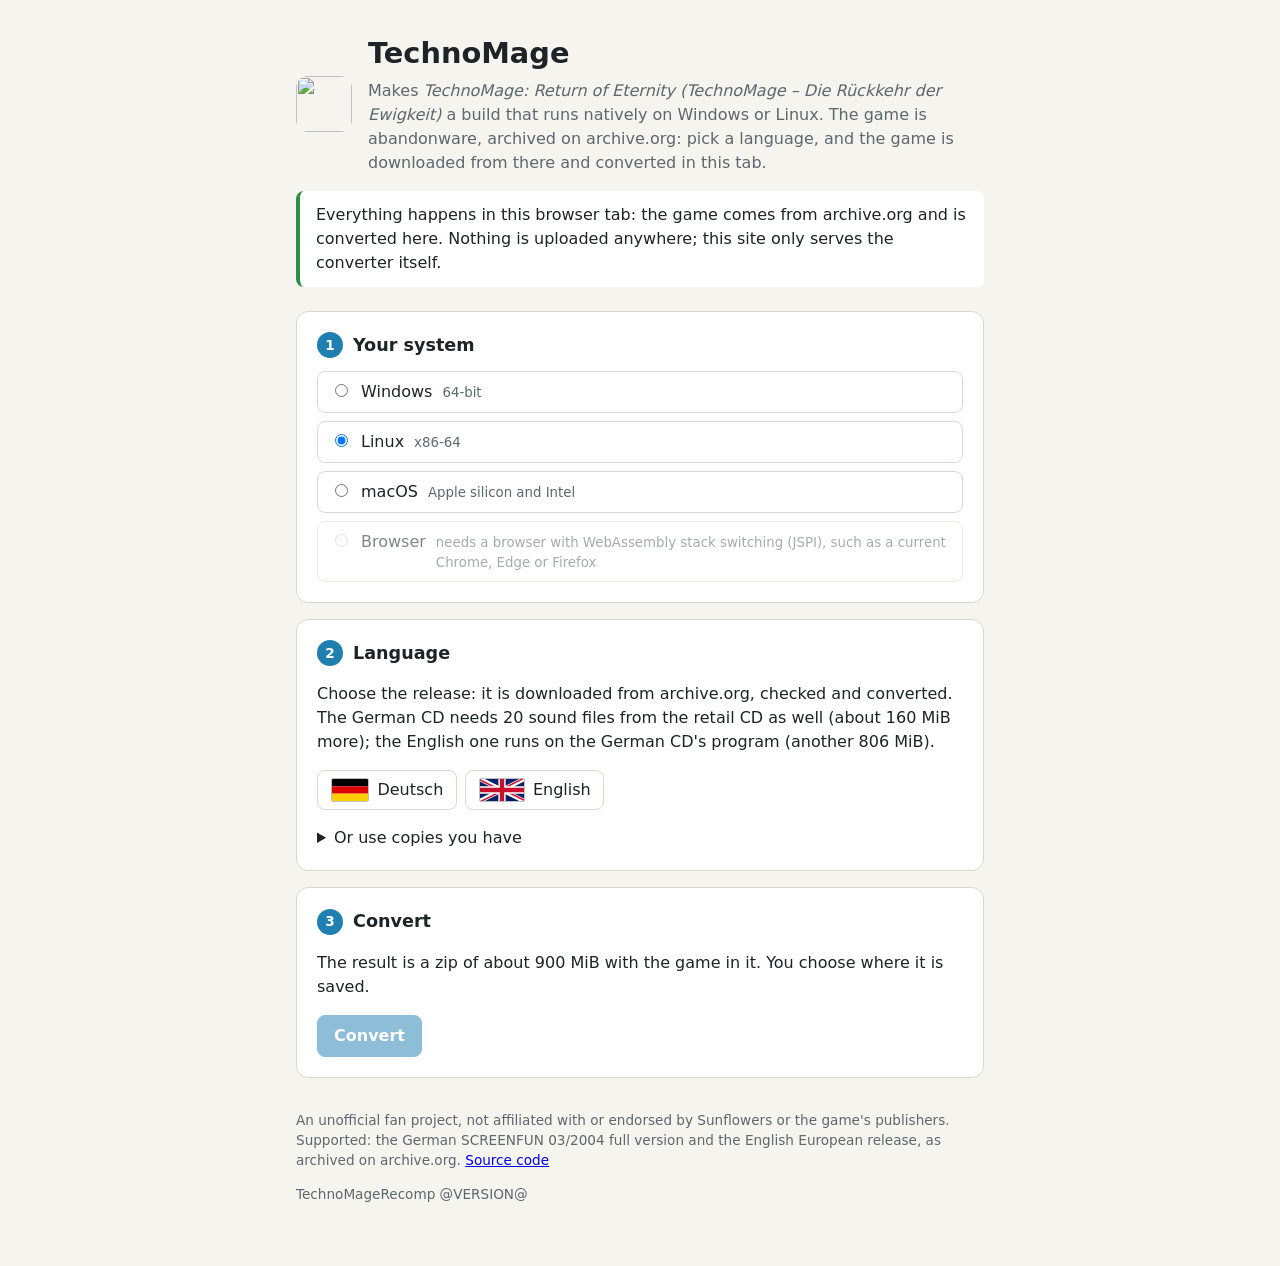
==== web/index.html @ 0378ed9e "M8: the converter page web/ after SackedRecomp's page, for one game: a language's medium and what it" ====
<!doctype html>
<!-- SPDX-License-Identifier: MIT -->
<html lang="en">
<head>
<meta charset="utf-8">
<meta name="viewport" content="width=device-width, initial-scale=1">
<title>TechnoMage Converter</title>
<meta name="description" content="TechnoMage: Return of Eternity (TechnoMage – Die Rückkehr der Ewigkeit), the abandonware action RPG by Sunflowers, as a native build for Windows and Linux. Pick a language: the game is downloaded from archive.org and converted in this tab.">
<link rel="icon" href="technomage.svg" type="image/svg+xml">
<link rel="stylesheet" href="style.css">
</head>
<body>
<main>
  <header>
    <img class="game-icon" src="technomage.svg" alt="" width="56" height="56">
    <div>
      <h1>TechnoMage</h1>
      <p class="lede">Makes <em id="game-name">TechnoMage</em> a build that runs natively on Windows or Linux. The game is abandonware, archived on archive.org: pick a language, and the game is downloaded from there and converted in this tab.</p>
    </div>
  </header>

  <p class="local">Everything happens in this browser tab: the game comes from archive.org and is converted here. Nothing is uploaded anywhere; this site only serves the converter itself.</p>

  <section class="card" id="step-system">
    <h2><span class="step">1</span> Your system</h2>
    <fieldset class="systems">
      <legend class="sr-only">System</legend>
      <label><input type="radio" name="system" value="windows"> Windows <small>64-bit</small></label>
      <label><input type="radio" name="system" value="linux"> Linux <small>x86-64</small></label>
      <label><input type="radio" name="system" value="macos"> macOS <small>Apple silicon and Intel</small></label>
      <label id="web-choice"><input type="radio" name="system" value="web"> Browser <small>play here, without installing anything</small></label>
    </fieldset>
  </section>

  <section class="card" id="step-file">
    <h2><span class="step">2</span> Language</h2>
    <p>Choose the release: it is downloaded from archive.org, checked and converted. The German CD needs 20 sound files from the retail CD as well (about 160 MiB more); the English one runs on the German CD's program (another 806 MiB).</p>
    <div id="languages" class="languages" role="group" aria-label="Language"></div>
    <p id="download-note" class="file-name"></p>
    <details class="own">
      <summary>Or use copies you have</summary>
      <div id="drop" class="drop">
        <p>The files as archived, all at once: <code id="installer">2004-03.BIN</code> and what it needs beside it (<span id="needs"></span>).</p>
        <button id="choose" type="button">Choose files…</button>
        <span id="file-name" class="file-name">No file chosen</span>
        <input id="file" type="file" accept=".bin,.cue,.mdf,.hdr,.cab" multiple hidden>
        <p class="hint">Or drop them here.</p>
      </div>
    </details>
  </section>

  <section id="stored" class="card stored" hidden>
    <h2><img class="game-icon" src="technomage.svg" alt="" width="28" height="28"><span><span id="stored-title">TechnoMage</span> is in this browser</span></h2>
    <p id="stored-info"></p>
    <div class="actions">
      <a class="primary button play" href="play.html">Play</a>
      <button id="reconvert" type="button">Convert again</button>
      <button id="remove" type="button">Remove it from this browser</button>
    </div>
  </section>

  <section class="card" id="step-convert">
    <h2><span class="step">3</span> Convert</h2>
    <p id="convert-note">The result is a zip of about 900 MiB with the game in it. You choose where it is saved.</p>
    <button id="start" class="primary" type="button" disabled>Convert</button>
  </section>

  <section id="progress-card" class="card" hidden aria-live="polite">
    <h2>Progress</h2>
    <div class="bar-row">
      <progress id="bar" max="100" value="0"></progress>
      <span id="bar-label" class="bar-label">0 %</span>
    </div>
    <ol id="stages" class="stages"></ol>
    <p class="elapsed">Elapsed: <span id="elapsed">0 s</span></p>
  </section>

  <p id="error" class="error" role="alert" hidden></p>

  <section id="result" class="card result" hidden>
    <h2>Done</h2>
    <p id="result-summary"></p>
    <p id="result-after"></p>
    <a id="download" class="primary button" hidden>Save the zip</a>
    <a id="play" class="primary button play" href="play.html" hidden>Play</a>
    <p id="result-warn" class="warn">The zip contains the game. It is abandonware as archived on archive.org; the rights stay with their holders.</p>
  </section>

  <footer>
    <p>An unofficial fan project, not affiliated with or endorsed by Sunflowers or the game's publishers. Supported: the German SCREENFUN 03/2004 full version and the English European release, as archived on archive.org. <a href="https://github.com/GameRecomp/TechnoMageRecomp">Source code</a></p>
    <p class="version">TechnoMageRecomp @VERSION@</p>
  </footer>
</main>
<script type="module" src="app.js"></script>
</body>
</html>
---- web/style.css ----
/* SPDX-License-Identifier: MIT */
:root {
  --bg: #f6f4ef;
  --card: #ffffff;
  --text: #1d2327;
  --muted: #5d676e;
  --line: #dcd8cf;
  --accent: #1f7fb0;
  --accent-text: #ffffff;
  --good: #2f8f46;
  --bad: #b3261e;
  --bad-bg: #fbe9e7;
  color-scheme: light;
}
@media (prefers-color-scheme: dark) {
  :root {
    --bg: #14181b;
    --card: #1d2327;
    --text: #e8ecee;
    --muted: #9aa6ad;
    --line: #2f383e;
    --accent: #4fb3e6;
    --accent-text: #0b1b24;
    --good: #5cc775;
    --bad: #ff8a80;
    --bad-bg: #3a1d1b;
    color-scheme: dark;
  }
}
* { box-sizing: border-box; }
[hidden] { display: none !important; }
body {
  margin: 0;
  background: var(--bg);
  color: var(--text);
  font: 16px/1.5 system-ui, -apple-system, "Segoe UI", Roboto, sans-serif;
}
main { max-width: 720px; margin: 0 auto; padding: 32px 16px 48px; }
header { display: flex; gap: 16px; align-items: center; margin-bottom: 8px; }
header img { border-radius: 12px; flex: none; }
h1 { font-size: 1.8rem; margin: 0; }
h2 { font-size: 1.1rem; margin: 0 0 12px; display: flex; align-items: center; gap: 10px; }
.lede { margin: 4px 0 0; color: var(--muted); }
.local { margin: 16px 0 24px; padding: 12px 16px; border-left: 4px solid var(--good); background: var(--card); border-radius: 8px; }
.card { background: var(--card); border: 1px solid var(--line); border-radius: 12px; padding: 20px; margin-bottom: 16px; }
.step {
  display: inline-grid; place-items: center; width: 26px; height: 26px; border-radius: 50%;
  background: var(--accent); color: var(--accent-text); font-size: 0.85rem; font-weight: 700;
}
.drop { border: 2px dashed var(--line); border-radius: 10px; padding: 16px; }
.drop.over { border-color: var(--accent); }
.drop p { margin: 0 0 12px; }
.drop .hint { margin: 12px 0 0; color: var(--muted); font-size: 0.9rem; }
.file-name { margin-left: 12px; color: var(--muted); overflow-wrap: anywhere; }
button, .button {
  font: inherit; padding: 8px 16px; border-radius: 8px; border: 1px solid var(--line);
  background: var(--card); color: var(--text); cursor: pointer; text-decoration: none; display: inline-block;
}
button:disabled { opacity: 0.5; cursor: default; }
.primary { background: var(--accent); color: var(--accent-text); border-color: var(--accent); font-weight: 600; }
.systems { border: 0; margin: 0; padding: 0; display: grid; gap: 8px; }
.systems label { display: flex; gap: 10px; align-items: baseline; padding: 8px 12px; border: 1px solid var(--line); border-radius: 8px; cursor: pointer; }
.systems small { color: var(--muted); }
.systems label.off { opacity: 0.55; cursor: not-allowed; }
.bar-row { display: flex; gap: 12px; align-items: center; }
progress { flex: 1; height: 14px; accent-color: var(--accent); }
.bar-label { min-width: 3.5em; text-align: right; font-variant-numeric: tabular-nums; }
.stages { list-style: none; padding: 0; margin: 16px 0 0; display: grid; gap: 6px; }
.stages li { display: flex; justify-content: space-between; gap: 12px; color: var(--muted); }
.stages li::before { content: "○"; margin-right: 8px; }
.stages li > span:first-child { flex: 1; }
.stages li[data-state="active"] { color: var(--text); font-weight: 600; }
.stages li[data-state="active"]::before { content: "◐"; color: var(--accent); }
.stages li[data-state="done"]::before { content: "✓"; color: var(--good); }
.stages li[data-state="failed"]::before { content: "✕"; color: var(--bad); }
.detail { font-weight: 400; font-variant-numeric: tabular-nums; text-align: right; }
.elapsed { margin: 12px 0 0; color: var(--muted); font-size: 0.9rem; }
.error { background: var(--bad-bg); color: var(--bad); border-radius: 8px; padding: 12px 16px; }
.warn { color: var(--muted); font-size: 0.9rem; margin-bottom: 0; }
footer { color: var(--muted); font-size: 0.85rem; margin-top: 32px; }
code { overflow-wrap: anywhere; }
.sr-only { position: absolute; width: 1px; height: 1px; overflow: hidden; clip: rect(0 0 0 0); }
@media (max-width: 520px) {
  header { align-items: flex-start; }
  .file-name { display: block; margin: 8px 0 0; }
}
.stored { border-color: var(--accent); }
.stored p { margin: 0 0 12px; }
.actions { display: flex; flex-wrap: wrap; gap: 8px; align-items: center; }

/* The player (play.html). */
body.player { background: #000; color: #e8ecee; color-scheme: dark; overflow: hidden; }
.player .stage { position: fixed; inset: 0; display: grid; place-items: center; }
.player canvas {
  /* The canvas is the game's frame; play.js sizes it on the page (as
   * large as fits) and the page centres it. */
  display: block; background: #000; outline: none;
}
.player.sharp canvas { image-rendering: pixelated; }
.player .bar {
  position: fixed; top: 0; left: 0; right: 0; display: flex; gap: 8px; align-items: center;
  padding: 6px 10px; background: rgba(0, 0, 0, 0.6); font-size: 0.9rem; opacity: 0; transition: opacity 0.2s;
}
.player .bar:hover, .player .bar:focus-within, .player.idle .bar { opacity: 1; }
.player .bar .spacer { flex: 1; }
.player .bar a, .player .bar button, .player .bar label { color: #e8ecee; }
.player .bar button { background: rgba(255, 255, 255, 0.12); border-color: rgba(255, 255, 255, 0.25); padding: 4px 10px; }
.player .saved { color: #9aa6ad; }
.player .overlay {
  position: fixed; inset: 0; display: grid; place-items: center; background: #14181b; text-align: center; padding: 16px;
}
.player .overlay .card { max-width: 520px; background: #1d2327; border-color: #2f383e; color: #e8ecee; }
.player .overlay p { color: #9aa6ad; }
.player .overlay .error { text-align: left; white-space: pre-wrap; }
.playing .step { display: none; }

/* The game tabs. */
.tabs {
  display: flex;
  gap: 0.25rem;
  margin: 0 0 1rem;
  border-bottom: 2px solid var(--line, #d6cbb4);
}
.tabs button {
  border: 1px solid transparent;
  border-bottom: none;
  border-radius: 0.5rem 0.5rem 0 0;
  background: none;
  padding: 0.55rem 1rem;
  font: inherit;
  cursor: pointer;
  color: inherit;
  opacity: 0.7;
}
.tabs button.on {
  opacity: 1;
  font-weight: 600;
  background: var(--card, #fffaf0);
  border-color: var(--line, #d6cbb4);
  margin-bottom: -2px;
}

/* The languages, as flags */
.languages {
  display: flex;
  flex-wrap: wrap;
  gap: 0.5rem;
  margin: 0.5rem 0;
}
.language {
  display: inline-flex;
  align-items: center;
  gap: 0.5rem;
  padding: 0.45rem 0.8rem;
}
.language img {
  height: 24px;
  width: auto;
  border: 1px solid rgba(0, 0, 0, 0.25);
  border-radius: 2px;
}
details.own {
  margin-top: 1rem;
}
details.own summary {
  cursor: pointer;
}
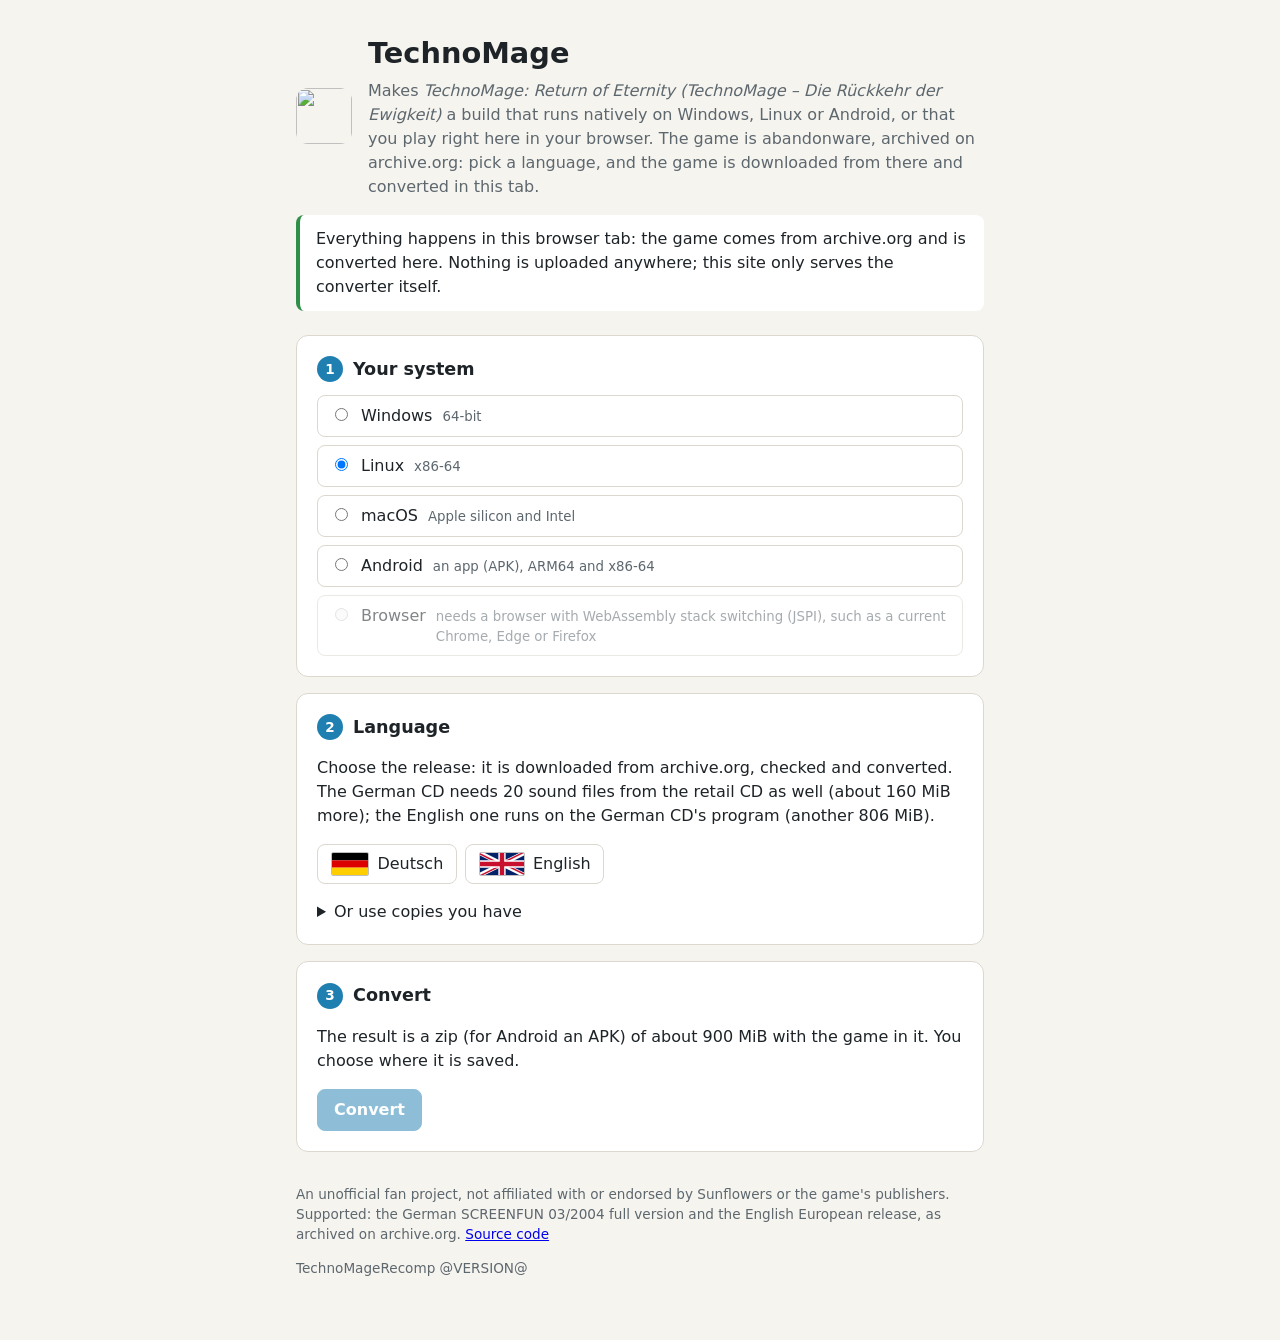
==== commit 17dcea5d: "M8: Android on the converter page and in CI The Pages and release workflows build the Android shell " ====
--- a/web/index.html
+++ b/web/index.html
@@ -5,7 +5,7 @@
 <meta charset="utf-8">
 <meta name="viewport" content="width=device-width, initial-scale=1">
 <title>TechnoMage Converter</title>
-<meta name="description" content="TechnoMage: Return of Eternity (TechnoMage – Die Rückkehr der Ewigkeit), the abandonware action RPG by Sunflowers, as a native build for Windows and Linux. Pick a language: the game is downloaded from archive.org and converted in this tab.">
+<meta name="description" content="TechnoMage: Return of Eternity (TechnoMage – Die Rückkehr der Ewigkeit), the abandonware action RPG by Sunflowers, as a native build for Windows, Linux and Android, or to play in the browser. Pick a language: the game is downloaded from archive.org and converted in this tab.">
 <link rel="icon" href="technomage.svg" type="image/svg+xml">
 <link rel="stylesheet" href="style.css">
 </head>
@@ -15,7 +15,7 @@
     <img class="game-icon" src="technomage.svg" alt="" width="56" height="56">
     <div>
       <h1>TechnoMage</h1>
-      <p class="lede">Makes <em id="game-name">TechnoMage</em> a build that runs natively on Windows or Linux. The game is abandonware, archived on archive.org: pick a language, and the game is downloaded from there and converted in this tab.</p>
+      <p class="lede">Makes <em id="game-name">TechnoMage</em> a build that runs natively on Windows, Linux or Android, or that you play right here in your browser. The game is abandonware, archived on archive.org: pick a language, and the game is downloaded from there and converted in this tab.</p>
     </div>
   </header>
 
@@ -28,6 +28,7 @@
       <label><input type="radio" name="system" value="windows"> Windows <small>64-bit</small></label>
       <label><input type="radio" name="system" value="linux"> Linux <small>x86-64</small></label>
       <label><input type="radio" name="system" value="macos"> macOS <small>Apple silicon and Intel</small></label>
+      <label><input type="radio" name="system" value="android"> Android <small>an app (APK), ARM64 and x86-64</small></label>
       <label id="web-choice"><input type="radio" name="system" value="web"> Browser <small>play here, without installing anything</small></label>
     </fieldset>
   </section>
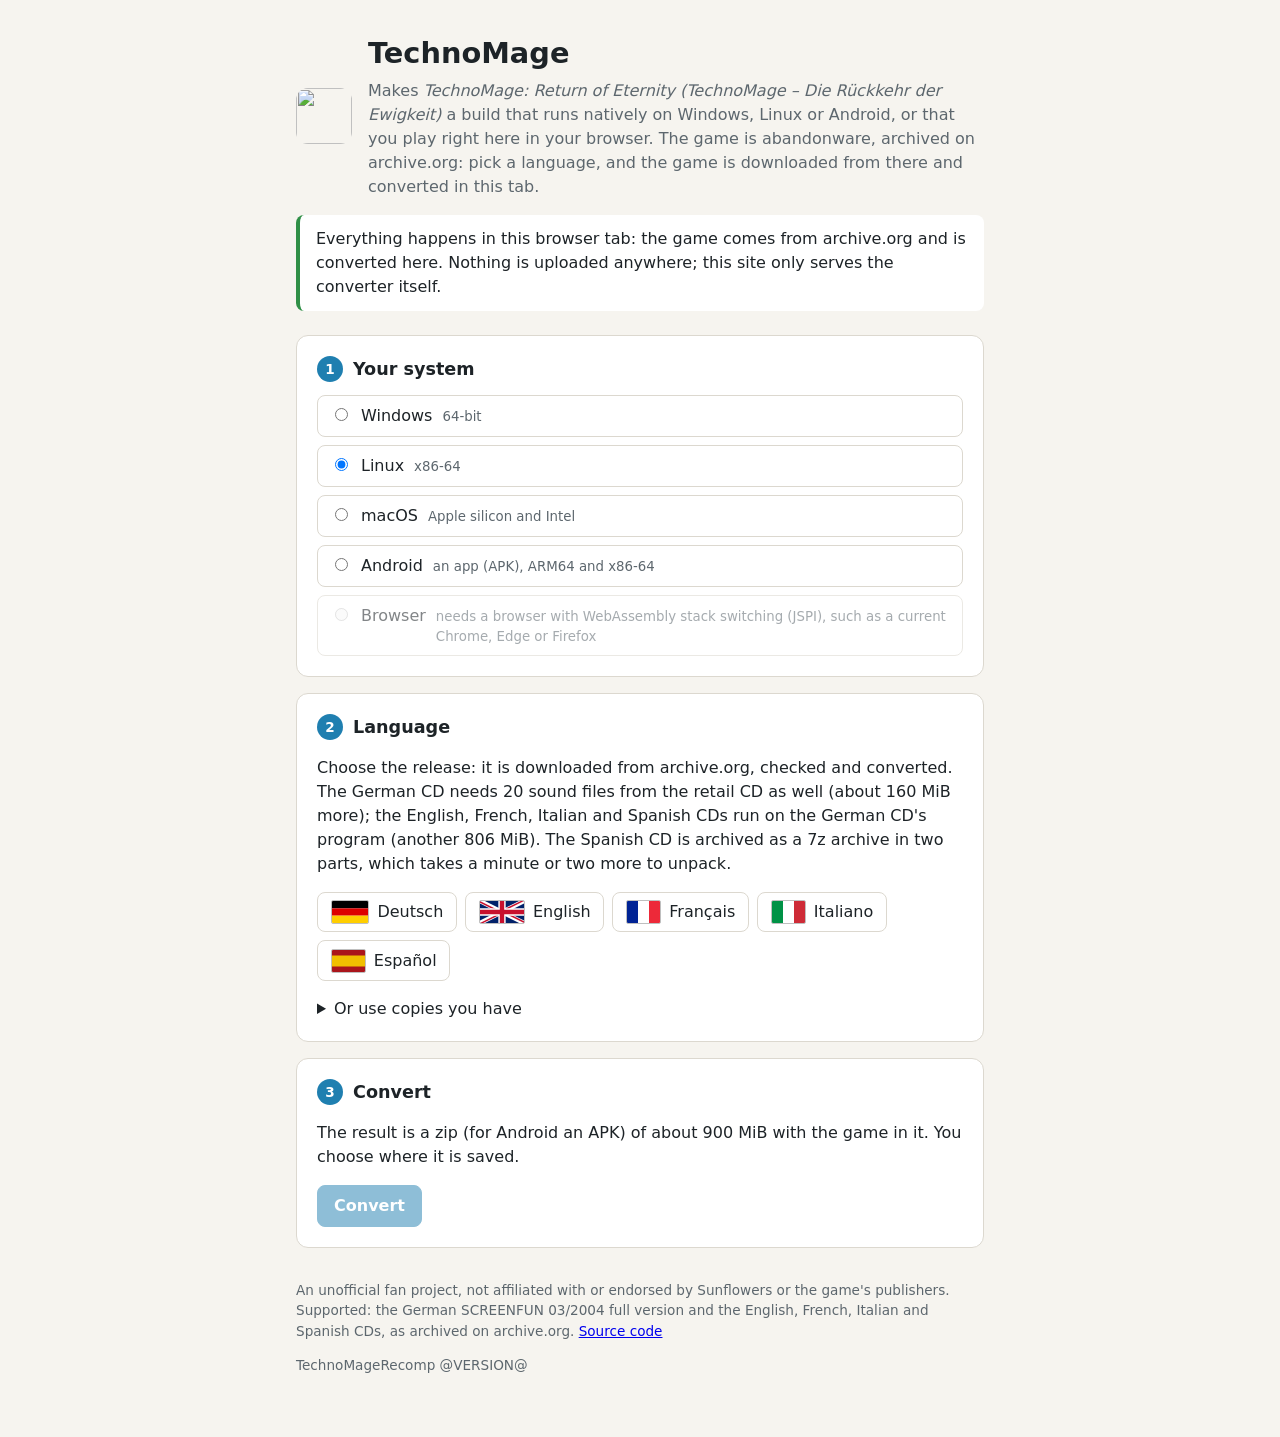
==== commit 683fbb18: "M8: French, Italian and Spanish The other full CDs archived on archive.org as variants cd-fr, cd-it " ====
--- a/web/index.html
+++ b/web/index.html
@@ -35,7 +35,7 @@
 
   <section class="card" id="step-file">
     <h2><span class="step">2</span> Language</h2>
-    <p>Choose the release: it is downloaded from archive.org, checked and converted. The German CD needs 20 sound files from the retail CD as well (about 160 MiB more); the English one runs on the German CD's program (another 806 MiB).</p>
+    <p>Choose the release: it is downloaded from archive.org, checked and converted. The German CD needs 20 sound files from the retail CD as well (about 160 MiB more); the English, French, Italian and Spanish CDs run on the German CD's program (another 806 MiB). The Spanish CD is archived as a 7z archive in two parts, which takes a minute or two more to unpack.</p>
     <div id="languages" class="languages" role="group" aria-label="Language"></div>
     <p id="download-note" class="file-name"></p>
     <details class="own">
@@ -44,7 +44,7 @@
         <p>The files as archived, all at once: <code id="installer">2004-03.BIN</code> and what it needs beside it (<span id="needs"></span>).</p>
         <button id="choose" type="button">Choose files…</button>
         <span id="file-name" class="file-name">No file chosen</span>
-        <input id="file" type="file" accept=".bin,.cue,.mdf,.hdr,.cab" multiple hidden>
+        <input id="file" type="file" accept=".bin,.cue,.mdf,.hdr,.cab,.iso,.img,.001,.002" multiple hidden>
         <p class="hint">Or drop them here.</p>
       </div>
     </details>
@@ -88,7 +88,7 @@
   </section>
 
   <footer>
-    <p>An unofficial fan project, not affiliated with or endorsed by Sunflowers or the game's publishers. Supported: the German SCREENFUN 03/2004 full version and the English European release, as archived on archive.org. <a href="https://github.com/GameRecomp/TechnoMageRecomp">Source code</a></p>
+    <p>An unofficial fan project, not affiliated with or endorsed by Sunflowers or the game's publishers. Supported: the German SCREENFUN 03/2004 full version and the English, French, Italian and Spanish CDs, as archived on archive.org. <a href="https://github.com/GameRecomp/TechnoMageRecomp">Source code</a></p>
     <p class="version">TechnoMageRecomp @VERSION@</p>
   </footer>
 </main>
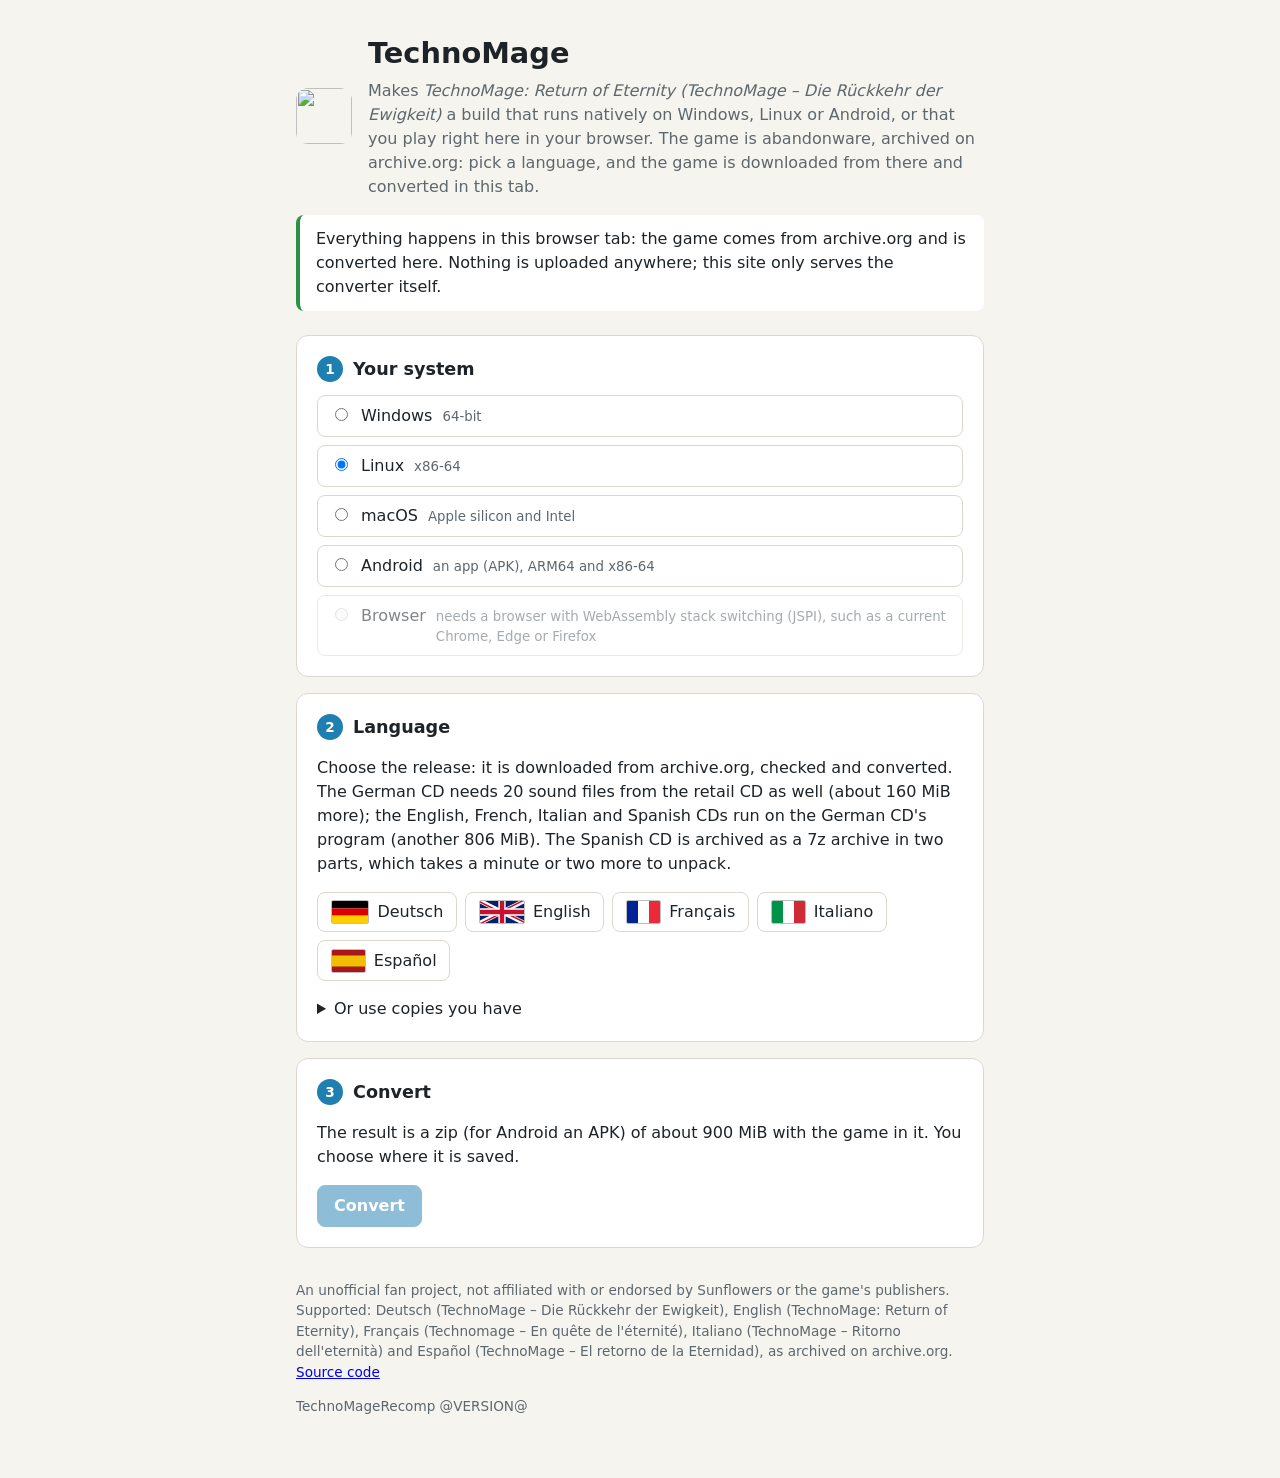
==== commit 2fa1697a: "M8: every language's files on the converter page "Or use copies you have" lists the files of each la" ====
--- a/web/index.html
+++ b/web/index.html
@@ -41,7 +41,11 @@
     <details class="own">
       <summary>Or use copies you have</summary>
       <div id="drop" class="drop">
-        <p>The files as archived, all at once: <code id="installer">2004-03.BIN</code> and what it needs beside it (<span id="needs"></span>).</p>
+        <p>The files as archived, each language's all at once (they are told apart by their sizes):</p>
+        <table id="needs" class="needs">
+          <thead><tr><th scope="col">Language</th><th scope="col">CD image</th><th scope="col">Beside it</th></tr></thead>
+          <tbody></tbody>
+        </table>
         <button id="choose" type="button">Choose files…</button>
         <span id="file-name" class="file-name">No file chosen</span>
         <input id="file" type="file" accept=".bin,.cue,.mdf,.hdr,.cab,.iso,.img,.001,.002" multiple hidden>
@@ -88,7 +92,7 @@
   </section>
 
   <footer>
-    <p>An unofficial fan project, not affiliated with or endorsed by Sunflowers or the game's publishers. Supported: the German SCREENFUN 03/2004 full version and the English, French, Italian and Spanish CDs, as archived on archive.org. <a href="https://github.com/GameRecomp/TechnoMageRecomp">Source code</a></p>
+    <p>An unofficial fan project, not affiliated with or endorsed by Sunflowers or the game's publishers. Supported: <span id="supported">the German SCREENFUN 03/2004 full version and the English, French, Italian and Spanish CDs</span>, as archived on archive.org. <a href="https://github.com/GameRecomp/TechnoMageRecomp">Source code</a></p>
     <p class="version">TechnoMageRecomp @VERSION@</p>
   </footer>
 </main>
--- a/web/style.css
+++ b/web/style.css
@@ -165,3 +165,38 @@
 details.own summary {
   cursor: pointer;
 }
+table.needs {
+  width: 100%;
+  border-collapse: collapse;
+  margin: 0 0 12px;
+  font-size: 0.9rem;
+}
+table.needs th,
+table.needs td {
+  text-align: left;
+  vertical-align: top;
+  padding: 6px 8px;
+  border-bottom: 1px solid var(--line);
+}
+table.needs thead th {
+  color: var(--muted);
+  font-weight: 600;
+}
+table.needs tbody th {
+  white-space: nowrap;
+  font-weight: 600;
+}
+table.needs tbody th img {
+  vertical-align: -2px;
+  border: 1px solid rgba(0, 0, 0, 0.25);
+  border-radius: 2px;
+}
+table.needs a {
+  color: var(--accent);
+}
+table.needs code {
+  overflow-wrap: break-word;
+}
+table.needs small {
+  color: var(--muted);
+}
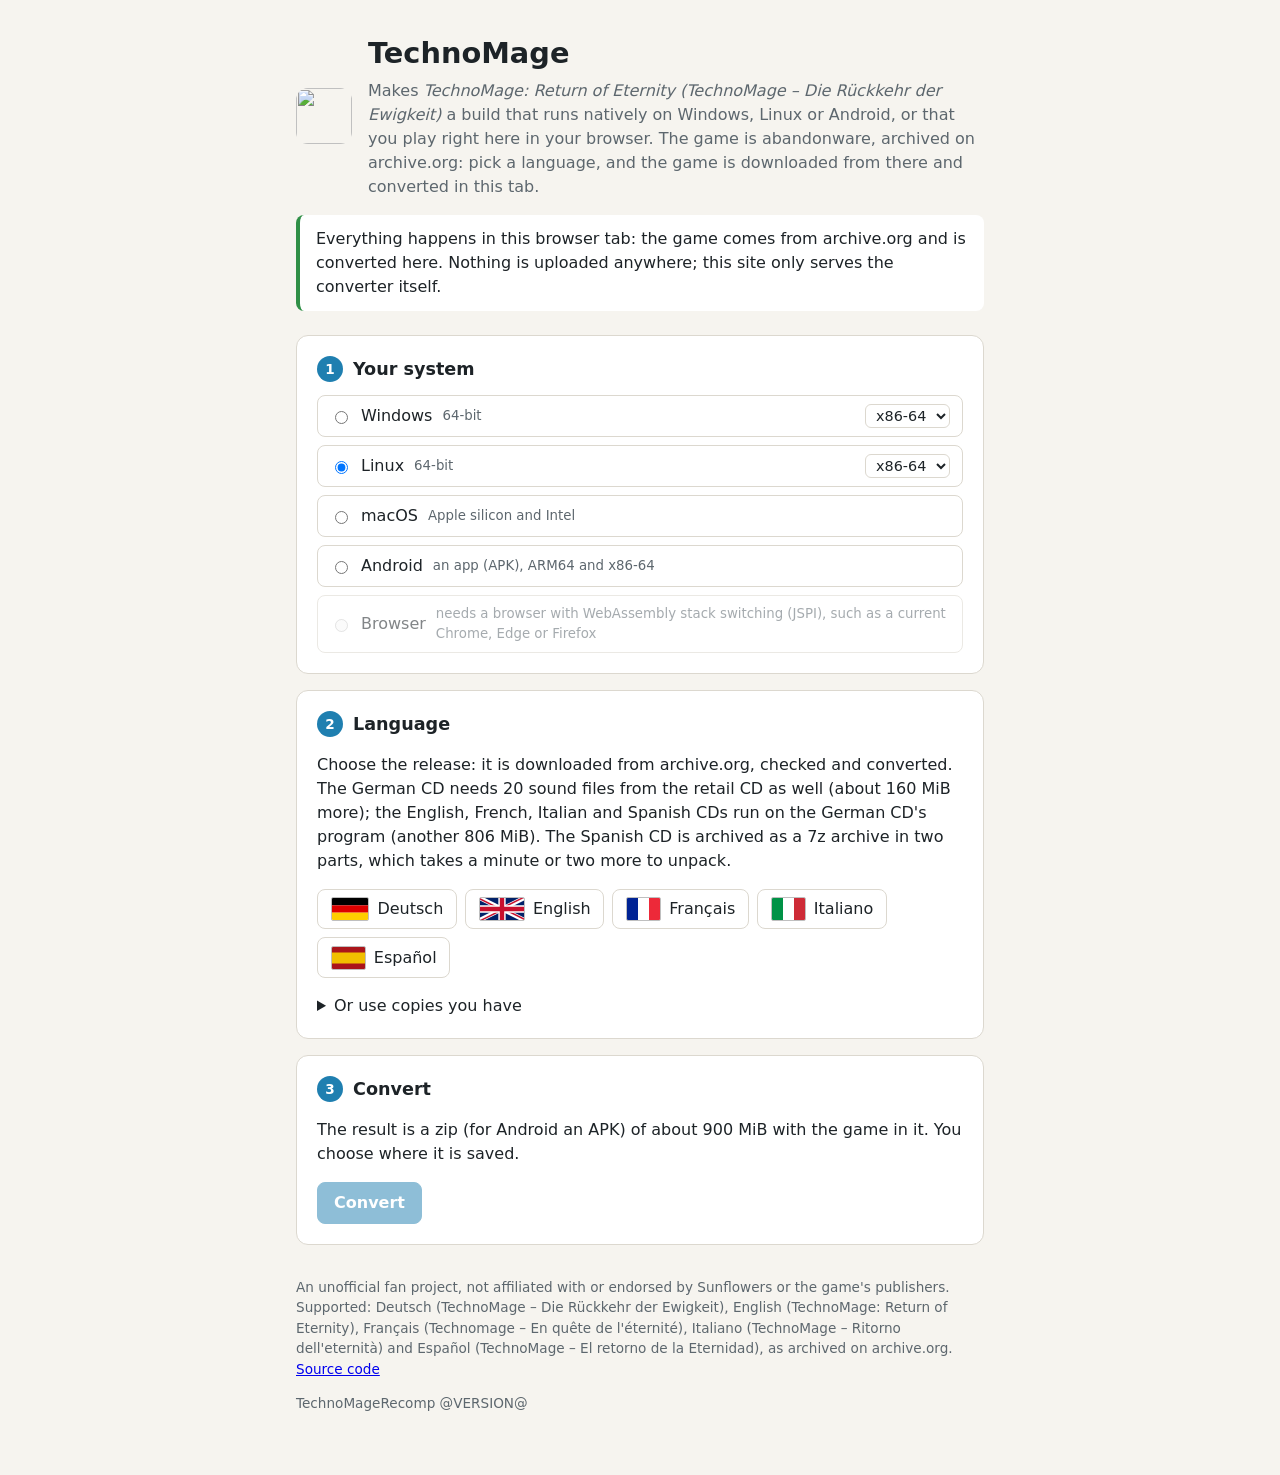
==== commit ed58cb6b: "M8: Windows and Linux ARM64 builds on the page and in CI The Pages and release workflows build the A" ====
--- a/web/index.html
+++ b/web/index.html
@@ -25,8 +25,10 @@
     <h2><span class="step">1</span> Your system</h2>
     <fieldset class="systems">
       <legend class="sr-only">System</legend>
-      <label><input type="radio" name="system" value="windows"> Windows <small>64-bit</small></label>
-      <label><input type="radio" name="system" value="linux"> Linux <small>x86-64</small></label>
+      <label><input type="radio" name="system" value="windows"> Windows <small>64-bit</small>
+        <select class="arch" data-system="windows" aria-label="Windows processor"><option value="x86_64">x86-64</option><option value="arm64">ARM64</option></select></label>
+      <label><input type="radio" name="system" value="linux"> Linux <small>64-bit</small>
+        <select class="arch" data-system="linux" aria-label="Linux processor"><option value="x86_64">x86-64</option><option value="arm64">ARM64</option></select></label>
       <label><input type="radio" name="system" value="macos"> macOS <small>Apple silicon and Intel</small></label>
       <label><input type="radio" name="system" value="android"> Android <small>an app (APK), ARM64 and x86-64</small></label>
       <label id="web-choice"><input type="radio" name="system" value="web"> Browser <small>play here, without installing anything</small></label>
--- a/web/style.css
+++ b/web/style.css
@@ -62,6 +62,18 @@
 .systems label { display: flex; gap: 10px; align-items: baseline; padding: 8px 12px; border: 1px solid var(--line); border-radius: 8px; cursor: pointer; }
 .systems small { color: var(--muted); }
 .systems label.off { opacity: 0.55; cursor: not-allowed; }
+.systems label { align-items: center; }
+.systems .arch {
+  margin-left: auto;
+  font: inherit;
+  font-size: 0.9rem;
+  color: var(--text);
+  background: var(--card);
+  border: 1px solid var(--line);
+  border-radius: 6px;
+  padding: 2px 6px;
+}
+.systems .arch:disabled { opacity: 0.55; }
 .bar-row { display: flex; gap: 12px; align-items: center; }
 progress { flex: 1; height: 14px; accent-color: var(--accent); }
 .bar-label { min-width: 3.5em; text-align: right; font-variant-numeric: tabular-nums; }
